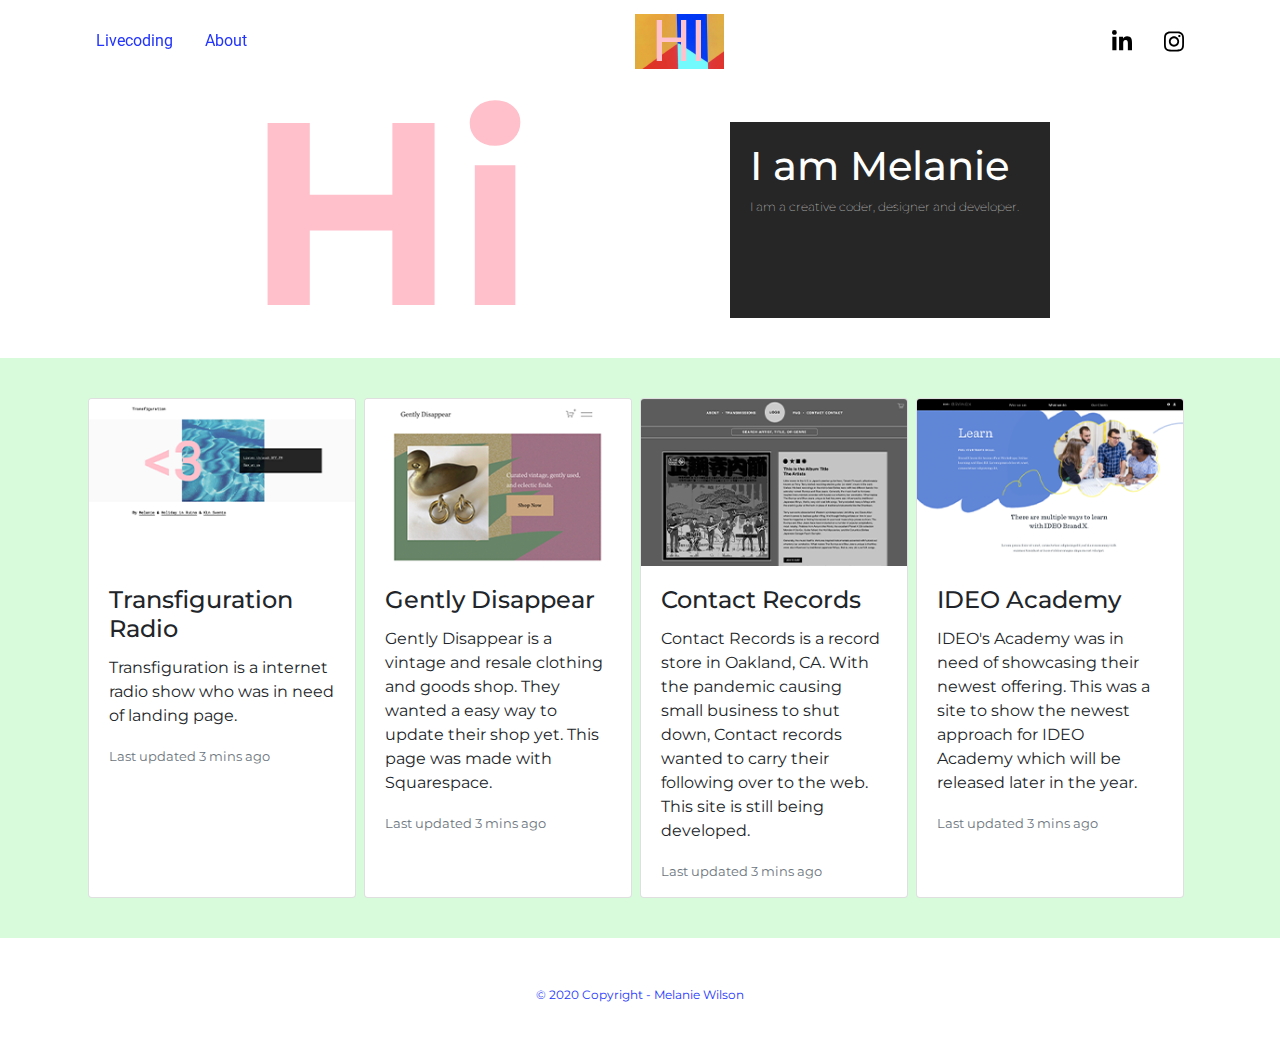
==== index.html @ c925ba50 "fixed row issue" ====
<!doctype html>
<html lang="en">
  <head>
    <!-- Required meta tags -->
    <meta charset="utf-8">
    <meta name="viewport" content="width=device-width, initial-scale=1, shrink-to-fit=no">
    <!-- Bootstrap CSS -->
    <link rel="stylesheet" href="https://maxcdn.bootstrapcdn.com/bootstrap/4.0.0/css/bootstrap.min.css" integrity="sha384-Gn5384xqQ1aoWXA+058RXPxPg6fy4IWvTNh0E263XmFcJlSAwiGgFAW/dAiS6JXm" crossorigin="anonymous">
    <!-- CSS -->
    <link rel="stylesheet" href="css/styles.css">
    <!-- fonts -->
    <link href="https://fonts.googleapis.com/css2?family=Roboto&display=swap" rel="stylesheet">
    <link href="https://fonts.googleapis.com/css2?family=Montserrat&display=swap" rel="stylesheet">
    <title>Mixed Salads</title>
  </head>
  <body>
    <header>
      <nav class="navbar sticky-top">
        <!-- start left side nav items -->
        <div class="d-flex flex-row navbar-expand-md">
          <ul class="navbar-nav">
            <li class="nav-item active p-2" id="nav-items">
              <a class="nav-link" href="livecoding.html">Livecoding<span class="sr-only">(current)</span></a>
            </li>
            <li class="nav-item p-2" id="nav-items">
              <a class="nav-link" href="about.html">About</a>
            </li>
          </ul>
        </div>
        <!-- end left side nav items -->
        <!-- start center logo -->
        <div class="navbar-expand-md  justify-content-center">
            <a href="index.html"><img src="images/hi-logo.png" alt="melanie wilson logo" width="89px" height="55px"></a>
        </div>
        <!-- end center logo -->
        <!-- start right nav-->
        <div class="navbar-expand-md justify-content-end">
          <ul class="navbar-nav">
            <li class="nav-item p-2" id="nav-items">
              <a class="nav-link p-2" target="_blank" href="https://www.linkedin.com/in/melaniewe/">
                <img class="smedia" src="images/linkedin-in.svg" alt="Melanie Wilson's LinkedIn">
              </a>
            </li>
            <li class="nav-item p-2" id="nav-items">
              <a class="nav-link" target="_blank" href="https://instagram.com/melanie_mmarie">
                <img class="smedia" src="images/instagram.svg" alt="Melanie Wilson's Instagram">
              </a>
            </li>
          </ul>
        </div>
      </nav>
      <!-- end nav -->
    </header>

    <!-- main content -->
    <div class="container-fluid main d-flex row col-sm-12 col-md-12 col-lg-12">
      <div class="main-text">Hi</div>
        <video class="main-video" autoplay loop>
        <source src="images/segment.mp4" type="video/mp4">
        <!-- <source src="movie.ogg" type="video/ogg"> -->
        Your browser does not support the video tag.
        </video>
      <div class="main-content">
      <h1>I am Melanie</h1>
      <p>I am a creative coder, designer and developer.
      </p>
      </div>
    </div>
    <!-- end main content -->
    <!-- work section -->
    <div class="bg-stretch">
      <div class="container section-middle row">
        <div class="card section-cards mr-2">
            <img class="card-img-top img-fluid" src="images/tr.png" alt="Card image cap">
            <div class="card-body">
                <h4 class="card-title">Transfiguration Radio</h4>
                <p class="card-text">Transfiguration is a internet radio show who was in need of landing page.</p>
                <p class="card-text"><small class="text-muted">Last updated 3 mins ago</small></p>
            </div>
        </div>

        <div class="card section-cards mr-2">
            <img class="card-img-top img-fluid" src="images/GD.png" alt="Card image cap">
            <div class="card-body">
                <h4 class="card-title">Gently Disappear</h4>
                <p class="card-text">Gently Disappear is a vintage and resale clothing and goods shop. They wanted a easy way to update their shop yet. This page was made with Squarespace.</p>
                <p class="card-text"><small class="text-muted">Last updated 3 mins ago</small></p>
            </div>
        </div>

        <div class="card section-cards mr-2">
            <img class="card-img-top img-fluid" src="images/contact.png" alt="Card image cap">
            <div class="card-body">
                <h4 class="card-title">Contact Records</h4>
                <p class="card-text">Contact Records is a record store in Oakland, CA. With the pandemic causing small business to shut down, Contact records wanted to carry their following over to the web. This site is still being developed.</p>
                <p class="card-text"><small class="text-muted">Last updated 3 mins ago</small></p>
            </div>
        </div>

        <div class="card section-cards mr-2">
            <img class="card-img-top img-fluid" src="images/brand-x.png" alt="Card image cap">
            <div class="card-body">
                <h4 class="card-title">IDEO Academy</h4>
                <p class="card-text">IDEO's Academy was in need of showcasing their newest offering. This was a site to show the newest approach for IDEO Academy which will be released later in the year.</p>
                <p class="card-text"><small class="text-muted">Last updated 3 mins ago</small></p>
            </div>
        </div>
      </div>
    </div>
    <!-- end work section -->
  <!-- start footer -->
  <footer class="container">
    <div class="col-md-12 py-5 footer-text text-center">© 2020 Copyright - Melanie Wilson</div>
    </div>
  </footer>
  <!-- end footer -->
    <!-- Optional JavaScript -->
    <!-- jQuery first, then Popper.js, then Bootstrap JS -->
    <script src="https://code.jquery.com/jquery-3.2.1.slim.min.js" integrity="sha384-KJ3o2DKtIkvYIK3UENzmM7KCkRr/rE9/Qpg6aAZGJwFDMVNA/GpGFF93hXpG5KkN" crossorigin="anonymous"></script>
    <script src="https://cdnjs.cloudflare.com/ajax/libs/popper.js/1.12.9/umd/popper.min.js" integrity="sha384-ApNbgh9B+Y1QKtv3Rn7W3mgPxhU9K/ScQsAP7hUibX39j7fakFPskvXusvfa0b4Q" crossorigin="anonymous"></script>
    <script src="https://maxcdn.bootstrapcdn.com/bootstrap/4.0.0/js/bootstrap.min.js" integrity="sha384-JZR6Spejh4U02d8jOt6vLEHfe/JQGiRRSQQxSfFWpi1MquVdAyjUar5+76PVCmYl" crossorigin="anonymous"></script>
  </body>

</html>
---- css/styles.css ----
* {
  padding: 0;
  margin: 0;
  box-sizing: border-box;
}

body {
  background-color: white;
  font-family: 'Montserrat', sans-serif;
}

header {
  height: 82px;
  display: flex;
  flex-direction: column;
  justify-content: center;
}

/* nav */
nav {
  width: 90%;
  max-width: 1200px;
  margin: 0 auto;
  display: flex;
  flex-direction: row;
  justify-content: space-around;
  font-family: 'Roboto', sans-serif;
  font-size: 18px;
}

#nav-items {
  display: flex;
  justify-content: space-between;
  font-size: 16px;
  padding-left: 80px;
}

nav a {
  color: #2234fd;
}

nav a:hover {
  color: #2234fd;
  text-decoration: underline !important;
}

/* social media */
 .smedia {
   width: 20px;
 }
/* end nav */

/* main section - index */
.main {
  margin-top: 100px;
  margin-bottom: 100px;
  padding-bottom: 40px;
  padding-top: 40px;
  justify-content: center;
  align-items: center;
  width: 100%;
  margin: 0 auto;
}

.main-text {
  vertical-align: top;
  color: pink;
  position: relative;
  text-align: center;
  font-weight: bold;
  font-size: 260px;
  width: 320px;
  line-height: 180px;
  height: 196px;
  z-index: 1;
}

/* main video for index */

.main-video {
  margin-top: 0;
  margin-right: -120px;
  margin-left: -200px;
  width: 500px;
  height: auto;
  margin-bottom: 0;
  /* padding: 0 ! important; */
}

.main-content {
  background: rgba(0, 0, 0, 0.85);
  font-weight: lighter;
  vertical-align: top;
  position: relative;
  text-align: left;
  font-size: 12px;
  width: 320px;
  height: 196px;
  padding: 20px;
  color: #fff;
}
/* end main  */

/* section - recent work */

.bg-stretch {
  width: 100%;
  background-color: #d7fbdb;
}

.section-middle {
  padding-bottom: 40px;
  padding-top: 40px;
  margin: auto;
  justify-content: center;
  align-items: center;
  display: flex;
}

.section-cards {
  transition: transform 0.2s;
  width: 268px;
  height: 500px;
}

.section-cards:hover {
    transform: scale(1.1);
}

/* end section - recent work  */

.livecoding-title {
  padding-top: 40px;
  font-size: 30px;
  font-weight: bold;
  color: #2234fd;
  justify-content: center;
}

.livecoding-video {
  width: 800px ! important;
  height: 800px ! important;
}

/* end section - index */

.footer-text {
  color: #2234fd;
  font-size: 12px;
}

/* about */
.about {
  margin-top: 120px;
}

.about-photo {
  width: 400px;
  height: 400px;
  margin-top: 50px;
  margin-right: -55px;
  margin-left: -120px;
  align-items: baseline;
  filter: brightness(50%);
}

.about-content {
  background: rgba(0, 0, 0, 0.85);
  font-weight: lighter;
  vertical-align: top;
  position: relative;
  text-align: left;
  font-size: 16px;
  width: 500px;
  height: 500px;
  padding: 20px;
  color: #fff;
}

/* end about */

/* media queries */

@media (max-width: 767px) {
  body {
    overflow-x: hidden;
  }
  header nav {
    width: 95%;
  }
  #nav-items {
    display: flex;
    flex-direction: column;
    width: 90%;
    height: 350px;
    padding: 30px;
    position: absolute;
    top: 82px;
    right: 100%;
    z-index: 10;
    justify-content: start;
    /* flex-grow: 2; */
    font-size: 16px;
    padding-left: 80px;
  }
}

/* @media (max-width: 1200px) {
  .section-middle {
    width: 75%
  }
} */
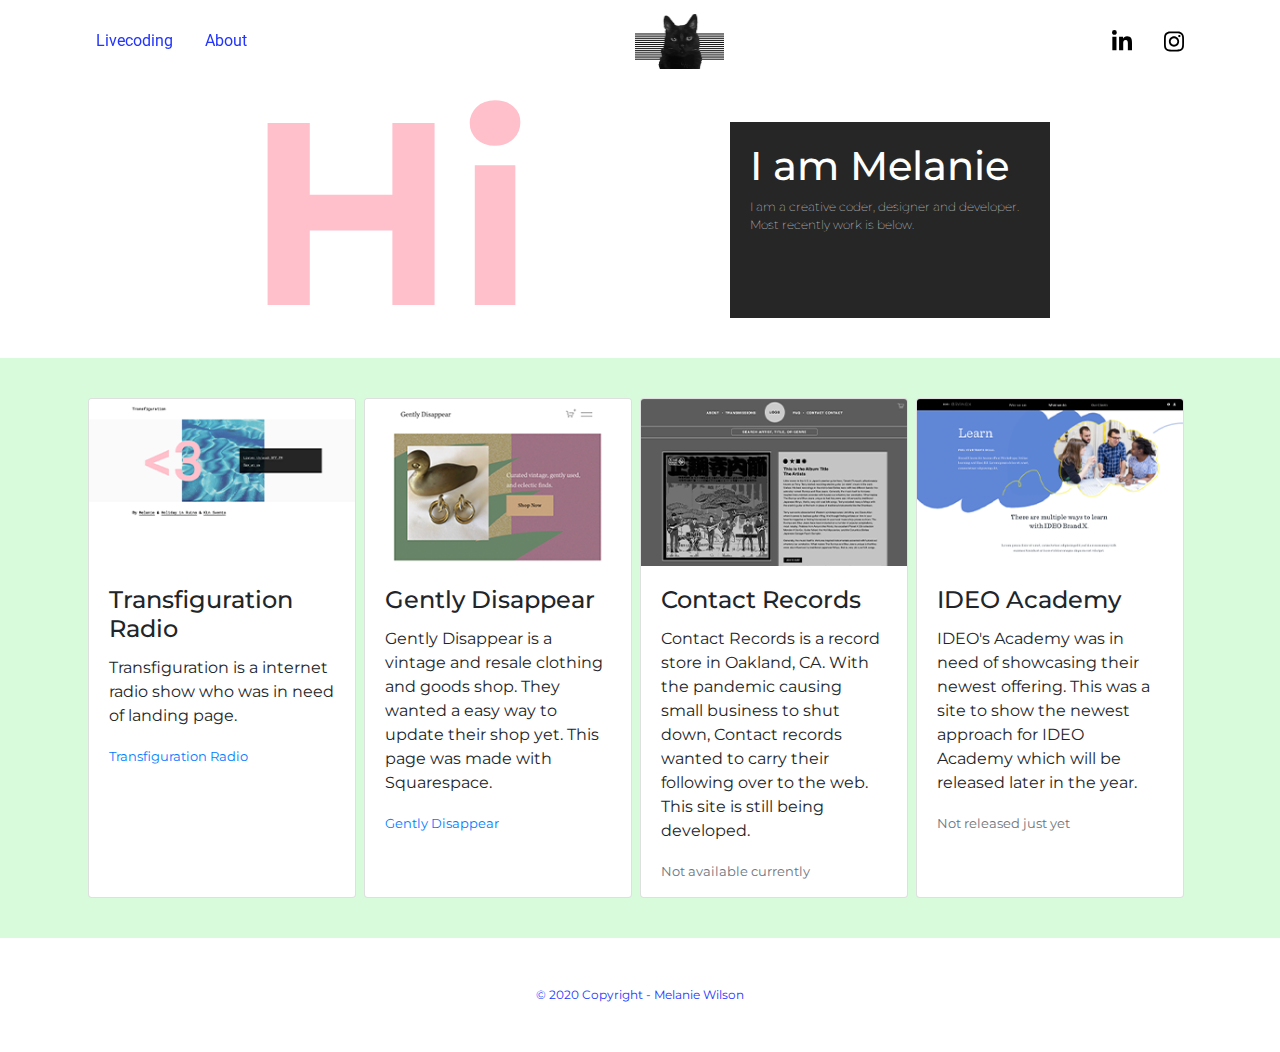
==== commit a9247dde: "added logo" ====
--- a/index.html
+++ b/index.html
@@ -30,7 +30,7 @@
         <!-- end left side nav items -->
         <!-- start center logo -->
         <div class="navbar-expand-md  justify-content-center">
-            <a href="index.html"><img src="images/hi-logo.png" alt="melanie wilson logo" width="89px" height="55px"></a>
+            <a href="index.html"><img src="images/coco-logo.png" alt="melanie wilson logo" width="89px" height="55px"></a>
         </div>
         <!-- end center logo -->
         <!-- start right nav-->
@@ -62,7 +62,7 @@
         </video>
       <div class="main-content">
       <h1>I am Melanie</h1>
-      <p>I am a creative coder, designer and developer.
+      <p>I am a creative coder, designer and developer. Most recently work is below.
       </p>
       </div>
     </div>
@@ -75,7 +75,8 @@
             <div class="card-body">
                 <h4 class="card-title">Transfiguration Radio</h4>
                 <p class="card-text">Transfiguration is a internet radio show who was in need of landing page.</p>
-                <p class="card-text"><small class="text-muted">Last updated 3 mins ago</small></p>
+                <p class="card-text"><small class="text-muted"><a href="https://www.transfigurationradio.com">Transfiguration Radio</a>
+                </small></p>
             </div>
         </div>
 
@@ -83,8 +84,8 @@
             <img class="card-img-top img-fluid" src="images/GD.png" alt="Card image cap">
             <div class="card-body">
                 <h4 class="card-title">Gently Disappear</h4>
-                <p class="card-text">Gently Disappear is a vintage and resale clothing and goods shop. They wanted a easy way to update their shop yet. This page was made with Squarespace.</p>
-                <p class="card-text"><small class="text-muted">Last updated 3 mins ago</small></p>
+                <p class="card-thext">Gently Disappear is a vintage and resale clothing and goods shop. They wanted a easy way to update their shop yet. This page was made with Squarespace.</p>
+                <p class="card-text"><small class="text-muted"><a href="https://www.gentlydisappear.com/">Gently Disappear</a></small></p>
             </div>
         </div>
 
@@ -93,7 +94,7 @@
             <div class="card-body">
                 <h4 class="card-title">Contact Records</h4>
                 <p class="card-text">Contact Records is a record store in Oakland, CA. With the pandemic causing small business to shut down, Contact records wanted to carry their following over to the web. This site is still being developed.</p>
-                <p class="card-text"><small class="text-muted">Last updated 3 mins ago</small></p>
+                <p class="card-text"><small class="text-muted">Not available currently</small></p>
             </div>
         </div>
 
@@ -102,7 +103,7 @@
             <div class="card-body">
                 <h4 class="card-title">IDEO Academy</h4>
                 <p class="card-text">IDEO's Academy was in need of showcasing their newest offering. This was a site to show the newest approach for IDEO Academy which will be released later in the year.</p>
-                <p class="card-text"><small class="text-muted">Last updated 3 mins ago</small></p>
+                <p class="card-text"><small class="text-muted">Not released just yet</small></p>
             </div>
         </div>
       </div>
--- a/css/styles.css
+++ b/css/styles.css
@@ -204,9 +204,3 @@
     padding-left: 80px;
   }
 }
-
-/* @media (max-width: 1200px) {
-  .section-middle {
-    width: 75%
-  }
-} */
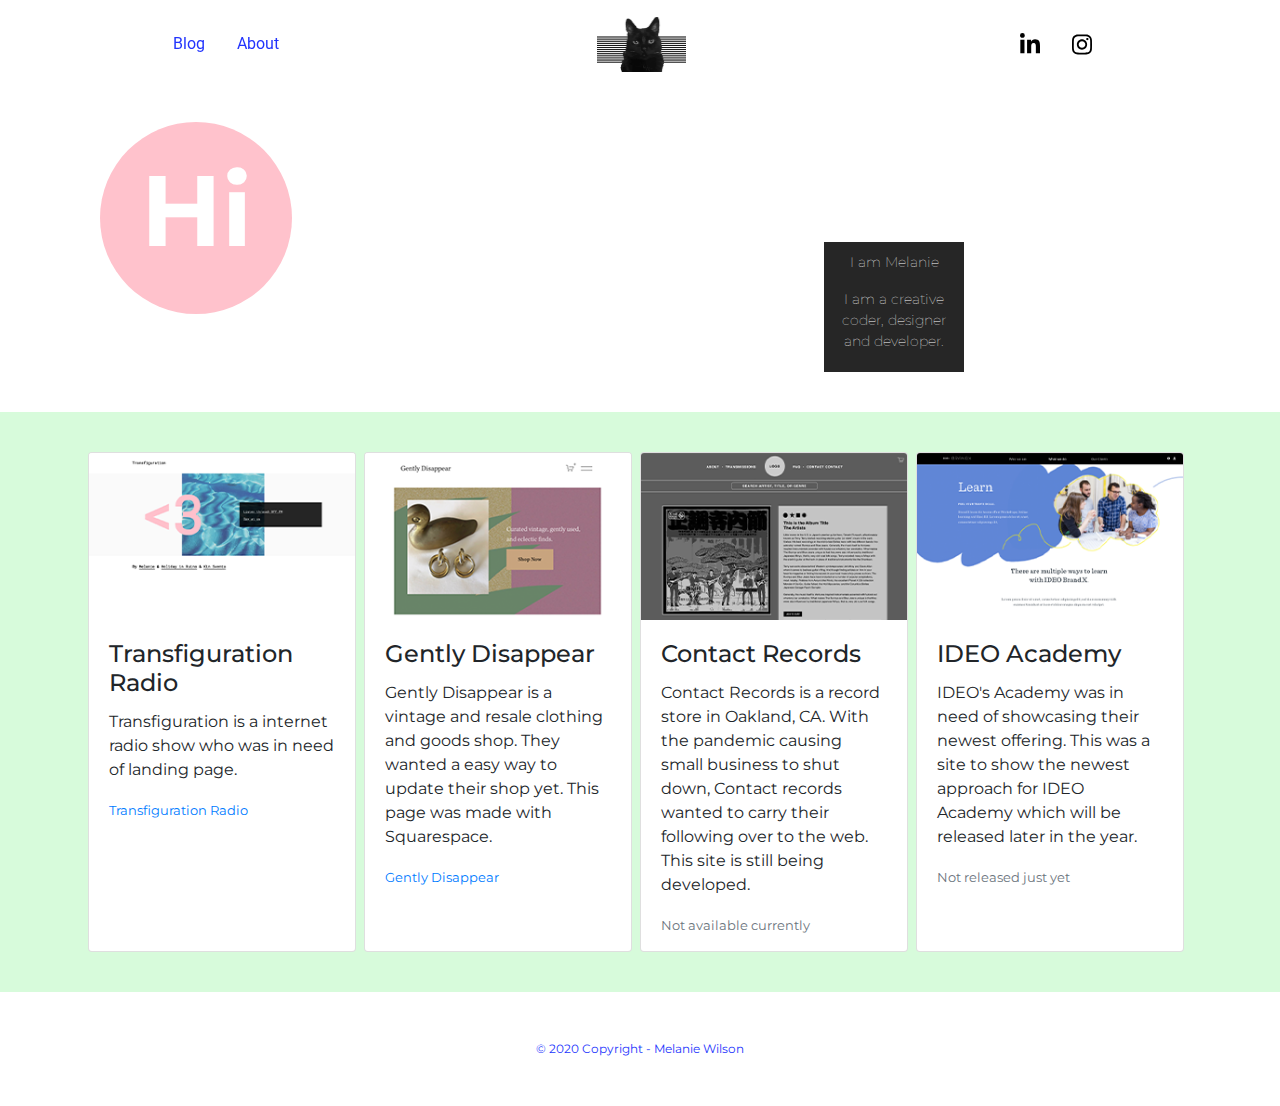
==== commit 0f358559: "spacing issues" ====
--- a/index.html
+++ b/index.html
@@ -14,13 +14,13 @@
     <title>Mixed Salads</title>
   </head>
   <body>
-    <header>
+    <header class="container">
       <nav class="navbar sticky-top">
         <!-- start left side nav items -->
         <div class="d-flex flex-row navbar-expand-md">
           <ul class="navbar-nav">
             <li class="nav-item active p-2" id="nav-items">
-              <a class="nav-link" href="livecoding.html">Livecoding<span class="sr-only">(current)</span></a>
+              <a class="nav-link" href="livecoding.html">Blog<span class="sr-only">(current)</span></a>
             </li>
             <li class="nav-item p-2" id="nav-items">
               <a class="nav-link" href="about.html">About</a>
@@ -34,7 +34,7 @@
         </div>
         <!-- end center logo -->
         <!-- start right nav-->
-        <div class="navbar-expand-md justify-content-end">
+        <div class="navbar navbar-expand-md">
           <ul class="navbar-nav">
             <li class="nav-item p-2" id="nav-items">
               <a class="nav-link p-2" target="_blank" href="https://www.linkedin.com/in/melaniewe/">
@@ -52,21 +52,33 @@
       <!-- end nav -->
     </header>
 
-    <!-- main content -->
-    <div class="container-fluid main d-flex row col-sm-12 col-md-12 col-lg-12">
-      <div class="main-text">Hi</div>
+    <!-- top main content -->
+    <div class="container">
+      <div class="main d-flex row col-sm-12 col-md-12 col-lg-12">
+        <div class="circle mr-3">
+          <p class="hi">Hi</p>
+        </div>
+
         <video class="main-video" autoplay loop>
         <source src="images/segment.mp4" type="video/mp4">
         <!-- <source src="movie.ogg" type="video/ogg"> -->
         Your browser does not support the video tag.
         </video>
-      <div class="main-content">
-      <h1>I am Melanie</h1>
-      <p>I am a creative coder, designer and developer. Most recently work is below.
-      </p>
+
+        <div class="intro-box ml-3 mr-2 align-self-end">
+          <div class="main-content">
+            <p>I am Melanie</p>
+            <p>I am a creative coder, designer and developer.
+            </p>
+          </div>
+        </div>
+
+
+
       </div>
     </div>
-    <!-- end main content -->
+    <!-- end top main content -->
+
     <!-- work section -->
     <div class="bg-stretch">
       <div class="container section-middle row">
--- a/css/styles.css
+++ b/css/styles.css
@@ -1,7 +1,6 @@
 * {
   padding: 0;
   margin: 0;
-  box-sizing: border-box;
 }
 
 body {
@@ -13,7 +12,6 @@
   height: 82px;
   display: flex;
   flex-direction: column;
-  justify-content: center;
 }
 
 /* nav */
@@ -29,7 +27,7 @@
 }
 
 #nav-items {
-  display: flex;
+  display: flex;z
   justify-content: space-between;
   font-size: 16px;
   padding-left: 80px;
@@ -50,54 +48,73 @@
  }
 /* end nav */
 
-/* main section - index */
+/* top main section - index */
 .main {
   margin-top: 100px;
   margin-bottom: 100px;
   padding-bottom: 40px;
   padding-top: 40px;
-  justify-content: center;
-  align-items: center;
   width: 100%;
+  height: auto;
   margin: 0 auto;
 }
 
-.main-text {
-  vertical-align: top;
-  color: pink;
+.circle {
+  background: #ffc2cc;
+  width: 15vw;
+  height: 15vw;
+  border-radius: 50%;
   position: relative;
-  text-align: center;
+
+}
+
+.hi {
+  color: white;
   font-weight: bold;
-  font-size: 260px;
-  width: 320px;
+  font-size: 100px;
   line-height: 180px;
   height: 196px;
-  z-index: 1;
+  position: absolute;
+  top: 50%;
+  left: 50%;
+  transform: translate(-50%, -50%);
+  margin: 0;
 }
 
 /* main video for index */
 
 .main-video {
   margin-top: 0;
-  margin-right: -120px;
-  margin-left: -200px;
+  /* margin-right: -120px;
+  margin-left: -200px; */
   width: 500px;
-  height: auto;
+  height: 250px;
   margin-bottom: 0;
-  /* padding: 0 ! important; */
+  padding: 0 ! important;
+}
+
+.intro-box {
+  align-content: flex-end;
+  background: rgba(0, 0, 0, 0.85);
+  width: 140px;
+  height: 130px;
 }
 
 .main-content {
+  font-weight: lighter;
+  text-align: center;
+  font-size: 14px;
+  height: 150px;
+  padding: 10px;
+  color: #fff;
+}
+
+.box {
+  background: #ffc2cc;
+  align-content: flex-end;
   background: rgba(0, 0, 0, 0.85);
-  font-weight: lighter;
-  vertical-align: top;
-  position: relative;
-  text-align: left;
-  font-size: 12px;
-  width: 320px;
-  height: 196px;
-  padding: 20px;
-  color: #fff;
+  width: 140px;
+  height: 80px;
 }
 /* end main  */
 
@@ -204,3 +221,19 @@
     padding-left: 80px;
   }
 }
+
+@media (max-width: 767px) {
+    .card {
+        width: 100%;
+    }
+}
+@media (min-width: 768px) and (max-width: 1024px) {
+    .card {
+        width: 50%;
+    }
+}
+/* @media (min-width: 1025px) {
+    .cards {
+        width: 25%;
+    } */
+}
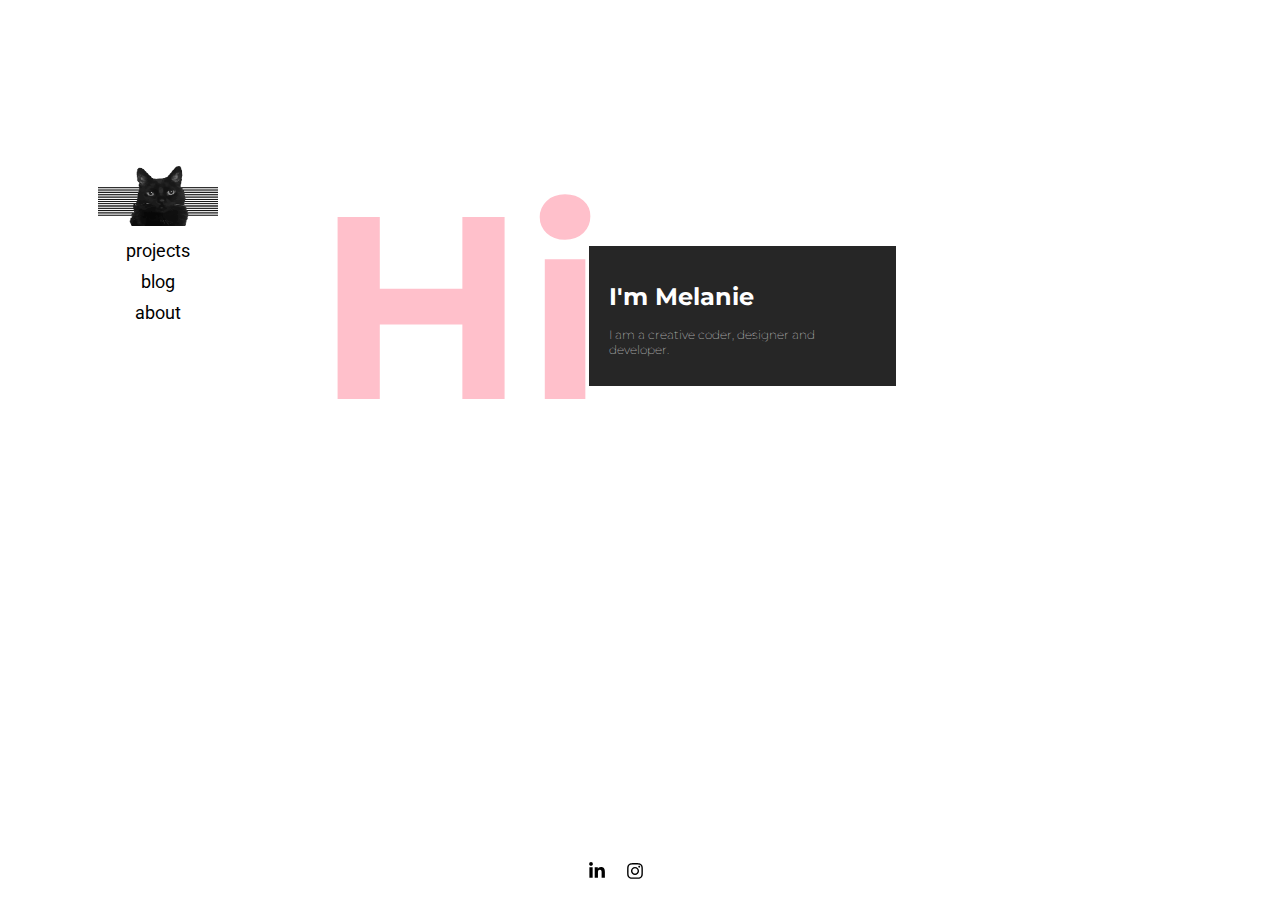
==== commit d4f3c632: "grid template changes" ====
--- a/index.html
+++ b/index.html
@@ -1,137 +1,47 @@
-<!doctype html>
-<html lang="en">
+<!DOCTYPE html>
+<html lang="en" dir="ltr">
   <head>
-    <!-- Required meta tags -->
     <meta charset="utf-8">
+    <title>Grid Tutorial</title>
+    <link rel="stylesheet" href="css/main.css">
     <meta name="viewport" content="width=device-width, initial-scale=1, shrink-to-fit=no">
-    <!-- Bootstrap CSS -->
-    <link rel="stylesheet" href="https://maxcdn.bootstrapcdn.com/bootstrap/4.0.0/css/bootstrap.min.css" integrity="sha384-Gn5384xqQ1aoWXA+058RXPxPg6fy4IWvTNh0E263XmFcJlSAwiGgFAW/dAiS6JXm" crossorigin="anonymous">
     <!-- CSS -->
-    <link rel="stylesheet" href="css/styles.css">
+    <link rel="stylesheet" href="css/main.css">
     <!-- fonts -->
     <link href="https://fonts.googleapis.com/css2?family=Roboto&display=swap" rel="stylesheet">
     <link href="https://fonts.googleapis.com/css2?family=Montserrat&display=swap" rel="stylesheet">
-    <title>Mixed Salads</title>
   </head>
   <body>
-    <header class="container">
-      <nav class="navbar sticky-top">
-        <!-- start left side nav items -->
-        <div class="d-flex flex-row navbar-expand-md">
-          <ul class="navbar-nav">
-            <li class="nav-item active p-2" id="nav-items">
-              <a class="nav-link" href="livecoding.html">Blog<span class="sr-only">(current)</span></a>
-            </li>
-            <li class="nav-item p-2" id="nav-items">
-              <a class="nav-link" href="about.html">About</a>
-            </li>
-          </ul>
-        </div>
-        <!-- end left side nav items -->
-        <!-- start center logo -->
-        <div class="navbar-expand-md  justify-content-center">
-            <a href="index.html"><img src="images/coco-logo.png" alt="melanie wilson logo" width="89px" height="55px"></a>
-        </div>
-        <!-- end center logo -->
-        <!-- start right nav-->
-        <div class="navbar navbar-expand-md">
-          <ul class="navbar-nav">
-            <li class="nav-item p-2" id="nav-items">
-              <a class="nav-link p-2" target="_blank" href="https://www.linkedin.com/in/melaniewe/">
-                <img class="smedia" src="images/linkedin-in.svg" alt="Melanie Wilson's LinkedIn">
-              </a>
-            </li>
-            <li class="nav-item p-2" id="nav-items">
-              <a class="nav-link" target="_blank" href="https://instagram.com/melanie_mmarie">
-                <img class="smedia" src="images/instagram.svg" alt="Melanie Wilson's Instagram">
-              </a>
-            </li>
-          </ul>
-        </div>
-      </nav>
-      <!-- end nav -->
-    </header>
-
-    <!-- top main content -->
     <div class="container">
-      <div class="main d-flex row col-sm-12 col-md-12 col-lg-12">
-        <div class="circle mr-3">
-          <p class="hi">Hi</p>
-        </div>
-
-        <video class="main-video" autoplay loop>
-        <source src="images/segment.mp4" type="video/mp4">
-        <!-- <source src="movie.ogg" type="video/ogg"> -->
-        Your browser does not support the video tag.
-        </video>
-
-        <div class="intro-box ml-3 mr-2 align-self-end">
+      <div id="side-nav">
+          <a href="index.html"><img class="logo" src="assets/coco-logo.png" alt="logo"></a>
+        <a href="projects.html">projects</a>
+        <a href="blog.html">blog</a>
+        <a href="about.html">about</a>
+      </div>
+      <div id="main">
+          <div class="main-hi">Hi</div>
+            <video class="main-video" autoplay loop>
+            <source src="assets/segment.mp4" type="video/mp4">
+            <!-- <source src="movie.ogg" type="video/ogg"> -->
+            Your browser does not support the video tag.
+            </video>
           <div class="main-content">
-            <p>I am Melanie</p>
+            <h1>I'm Melanie</h1>
             <p>I am a creative coder, designer and developer.
             </p>
           </div>
-        </div>
-
-
-
+        <!-- end main content -->
+      </div>
+      <div id="footer">
+        <footer>
+          <ul>
+            <li><a href="https://www.linkedin.com/in/melaniewe/" target="_blank"><img src="assets/linkedin-in.svg" class="social-media" alt="Melanie Wilson LinkedIn"> </a></li>
+            <li><a href="https://www.instagram.com/melanie_mmarie/" target="_blank"><img src="assets/instagram.svg" class="social-media" alt="Melanie Wilson Instagram"> </a></li>
+          </ul>
+        </footer>
       </div>
     </div>
-    <!-- end top main content -->
 
-    <!-- work section -->
-    <div class="bg-stretch">
-      <div class="container section-middle row">
-        <div class="card section-cards mr-2">
-            <img class="card-img-top img-fluid" src="images/tr.png" alt="Card image cap">
-            <div class="card-body">
-                <h4 class="card-title">Transfiguration Radio</h4>
-                <p class="card-text">Transfiguration is a internet radio show who was in need of landing page.</p>
-                <p class="card-text"><small class="text-muted"><a href="https://www.transfigurationradio.com">Transfiguration Radio</a>
-                </small></p>
-            </div>
-        </div>
-
-        <div class="card section-cards mr-2">
-            <img class="card-img-top img-fluid" src="images/GD.png" alt="Card image cap">
-            <div class="card-body">
-                <h4 class="card-title">Gently Disappear</h4>
-                <p class="card-thext">Gently Disappear is a vintage and resale clothing and goods shop. They wanted a easy way to update their shop yet. This page was made with Squarespace.</p>
-                <p class="card-text"><small class="text-muted"><a href="https://www.gentlydisappear.com/">Gently Disappear</a></small></p>
-            </div>
-        </div>
-
-        <div class="card section-cards mr-2">
-            <img class="card-img-top img-fluid" src="images/contact.png" alt="Card image cap">
-            <div class="card-body">
-                <h4 class="card-title">Contact Records</h4>
-                <p class="card-text">Contact Records is a record store in Oakland, CA. With the pandemic causing small business to shut down, Contact records wanted to carry their following over to the web. This site is still being developed.</p>
-                <p class="card-text"><small class="text-muted">Not available currently</small></p>
-            </div>
-        </div>
-
-        <div class="card section-cards mr-2">
-            <img class="card-img-top img-fluid" src="images/brand-x.png" alt="Card image cap">
-            <div class="card-body">
-                <h4 class="card-title">IDEO Academy</h4>
-                <p class="card-text">IDEO's Academy was in need of showcasing their newest offering. This was a site to show the newest approach for IDEO Academy which will be released later in the year.</p>
-                <p class="card-text"><small class="text-muted">Not released just yet</small></p>
-            </div>
-        </div>
-      </div>
-    </div>
-    <!-- end work section -->
-  <!-- start footer -->
-  <footer class="container">
-    <div class="col-md-12 py-5 footer-text text-center">© 2020 Copyright - Melanie Wilson</div>
-    </div>
-  </footer>
-  <!-- end footer -->
-    <!-- Optional JavaScript -->
-    <!-- jQuery first, then Popper.js, then Bootstrap JS -->
-    <script src="https://code.jquery.com/jquery-3.2.1.slim.min.js" integrity="sha384-KJ3o2DKtIkvYIK3UENzmM7KCkRr/rE9/Qpg6aAZGJwFDMVNA/GpGFF93hXpG5KkN" crossorigin="anonymous"></script>
-    <script src="https://cdnjs.cloudflare.com/ajax/libs/popper.js/1.12.9/umd/popper.min.js" integrity="sha384-ApNbgh9B+Y1QKtv3Rn7W3mgPxhU9K/ScQsAP7hUibX39j7fakFPskvXusvfa0b4Q" crossorigin="anonymous"></script>
-    <script src="https://maxcdn.bootstrapcdn.com/bootstrap/4.0.0/js/bootstrap.min.js" integrity="sha384-JZR6Spejh4U02d8jOt6vLEHfe/JQGiRRSQQxSfFWpi1MquVdAyjUar5+76PVCmYl" crossorigin="anonymous"></script>
   </body>
-
 </html>
--- a/css/main.css
+++ b/css/main.css
@@ -0,0 +1,197 @@
+:root {
+
+}
+
+body {
+  font-family: 'Montserrat', sans-serif;
+}
+.container {
+  color: black;
+  font-size: 16px;
+  display: grid;
+  grid-template-columns: 300px 580px 1fr;
+  grid-template-rows: 150px repeat(2, 1fr);
+  grid-gap: 0.5rem;
+  height: 100vh;
+  grid-template-areas:
+    ". . ."
+    "side-nav main main"
+    "side-nav main main "
+    "footer footer footer"
+}
+
+
+#side-nav {
+  grid-area: 2/1;
+  display: flex;
+  flex-direction: column;
+  font-family: 'Roboto', sans-serif;
+  font-size: 18px;
+  align-items: center;
+}
+
+a, a:hover {
+  color: black;
+  text-decoration: none;
+  padding-bottom: 10px;
+}
+/* nav images */
+.logo {
+  width: 120px;
+  height: 60px;
+}
+
+#main {
+  grid-area: 2/2;
+  display: flex;
+  flex-direction: row;
+  justify-content: flex-start;
+  align-items: flex-start;
+}
+
+.main-hi {
+  color: pink;
+  margin-top: 50px;
+  position: relative;
+  font-weight: bold;
+  font-size: 260px;
+  width: 320px;
+  line-height: 180px;
+  height: 196px;
+  z-index: 1;
+}
+
+.main-video {
+  /* margin-top: -50px; */
+  margin-right: -120px;
+  margin-left: -250px;
+  width: 500px;
+  height: auto;
+  margin-bottom: 0;
+}
+
+.main-content {
+  background: rgba(0, 0, 0, 0.85);
+  font-weight: lighter;
+  color: #fff;
+  margin-top: 80px;
+  margin-left: -140px;
+  position: relative;
+  text-align: left;
+  font-size: 12px;
+  width: 280px;
+  height: 100px;
+  padding: 20px;
+}
+
+/* images */
+.main-image {
+  width: 200px;
+  height: auto;
+}
+
+.main-bio-image {
+  width: 230px;
+  height: 260px;
+}
+
+/* projects */
+#main-projects {
+  grid-area: 2/2;
+  display: grid;
+  grid-template-columns: repeat(3, 1fr);
+  grid-auto-rows: 200px;
+  grid-gap: 0.5rem;
+}
+
+.work-images {
+  width: 200px;
+  height: 200px;
+}
+
+.work-video {
+  width: 200px;
+  height: 200px;
+}
+/* end projects */
+
+/* blog */
+#main-blog {
+  grid-area: 2/2;
+  display: grid;
+  grid-template-columns: 200px, 1fr
+  grid-template-rows: 1
+}
+
+.blog-image {
+  width: 300px;
+  height: 200px;
+}
+
+.blog-writing {
+
+}
+/* end blog */
+
+/* about */
+#main-about {
+  grid-area: 2/2;
+  display: flex;
+  flex-direction: row;
+  justify-content: flex-start;
+  align-items: flex-start;
+}
+
+.about-bio {
+  position: relative;
+  width: 320px;
+  z-index: 1;
+}
+
+.bio-image {
+  width: 200px;
+  opacity: 0.7;
+}
+
+.about-content-box {
+  background: rgba(0, 0, 0, 0.85);
+  font-weight: lighter;
+  margin-top: 80px;
+  margin-left: -70px;
+  position: relative;
+  text-align: left;
+  font-size: 12px;
+  width: 400px;
+  height: auto;
+  padding: 40px;
+  color: #fff;
+}
+/* end about */
+
+#footer {
+  grid-area: 3/2;
+  padding-top: 50px;
+  align-self: flex-end;
+  flex-shrink: 0;
+}
+
+footer > ul {
+  display: flex;
+  flex-direction: row;
+  justify-content: center;
+  align-items: center;
+  list-style-type: none;
+}
+
+.social-media {
+  width: 18px;
+  height: 18px;
+  padding-right: 20px;
+}
+
+/* media queries */
+@media screen and (max-width: 600px) {
+  .column {
+    width: 100%;
+  }
+}
--- a/css/main.css
+++ b/css/main.css
@@ -0,0 +1,197 @@
+:root {
+
+}
+
+body {
+  font-family: 'Montserrat', sans-serif;
+}
+.container {
+  color: black;
+  font-size: 16px;
+  display: grid;
+  grid-template-columns: 300px 580px 1fr;
+  grid-template-rows: 150px repeat(2, 1fr);
+  grid-gap: 0.5rem;
+  height: 100vh;
+  grid-template-areas:
+    ". . ."
+    "side-nav main main"
+    "side-nav main main "
+    "footer footer footer"
+}
+
+
+#side-nav {
+  grid-area: 2/1;
+  display: flex;
+  flex-direction: column;
+  font-family: 'Roboto', sans-serif;
+  font-size: 18px;
+  align-items: center;
+}
+
+a, a:hover {
+  color: black;
+  text-decoration: none;
+  padding-bottom: 10px;
+}
+/* nav images */
+.logo {
+  width: 120px;
+  height: 60px;
+}
+
+#main {
+  grid-area: 2/2;
+  display: flex;
+  flex-direction: row;
+  justify-content: flex-start;
+  align-items: flex-start;
+}
+
+.main-hi {
+  color: pink;
+  margin-top: 50px;
+  position: relative;
+  font-weight: bold;
+  font-size: 260px;
+  width: 320px;
+  line-height: 180px;
+  height: 196px;
+  z-index: 1;
+}
+
+.main-video {
+  /* margin-top: -50px; */
+  margin-right: -120px;
+  margin-left: -250px;
+  width: 500px;
+  height: auto;
+  margin-bottom: 0;
+}
+
+.main-content {
+  background: rgba(0, 0, 0, 0.85);
+  font-weight: lighter;
+  color: #fff;
+  margin-top: 80px;
+  margin-left: -140px;
+  position: relative;
+  text-align: left;
+  font-size: 12px;
+  width: 280px;
+  height: 100px;
+  padding: 20px;
+}
+
+/* images */
+.main-image {
+  width: 200px;
+  height: auto;
+}
+
+.main-bio-image {
+  width: 230px;
+  height: 260px;
+}
+
+/* projects */
+#main-projects {
+  grid-area: 2/2;
+  display: grid;
+  grid-template-columns: repeat(3, 1fr);
+  grid-auto-rows: 200px;
+  grid-gap: 0.5rem;
+}
+
+.work-images {
+  width: 200px;
+  height: 200px;
+}
+
+.work-video {
+  width: 200px;
+  height: 200px;
+}
+/* end projects */
+
+/* blog */
+#main-blog {
+  grid-area: 2/2;
+  display: grid;
+  grid-template-columns: 200px, 1fr
+  grid-template-rows: 1
+}
+
+.blog-image {
+  width: 300px;
+  height: 200px;
+}
+
+.blog-writing {
+
+}
+/* end blog */
+
+/* about */
+#main-about {
+  grid-area: 2/2;
+  display: flex;
+  flex-direction: row;
+  justify-content: flex-start;
+  align-items: flex-start;
+}
+
+.about-bio {
+  position: relative;
+  width: 320px;
+  z-index: 1;
+}
+
+.bio-image {
+  width: 200px;
+  opacity: 0.7;
+}
+
+.about-content-box {
+  background: rgba(0, 0, 0, 0.85);
+  font-weight: lighter;
+  margin-top: 80px;
+  margin-left: -70px;
+  position: relative;
+  text-align: left;
+  font-size: 12px;
+  width: 400px;
+  height: auto;
+  padding: 40px;
+  color: #fff;
+}
+/* end about */
+
+#footer {
+  grid-area: 3/2;
+  padding-top: 50px;
+  align-self: flex-end;
+  flex-shrink: 0;
+}
+
+footer > ul {
+  display: flex;
+  flex-direction: row;
+  justify-content: center;
+  align-items: center;
+  list-style-type: none;
+}
+
+.social-media {
+  width: 18px;
+  height: 18px;
+  padding-right: 20px;
+}
+
+/* media queries */
+@media screen and (max-width: 600px) {
+  .column {
+    width: 100%;
+  }
+}
